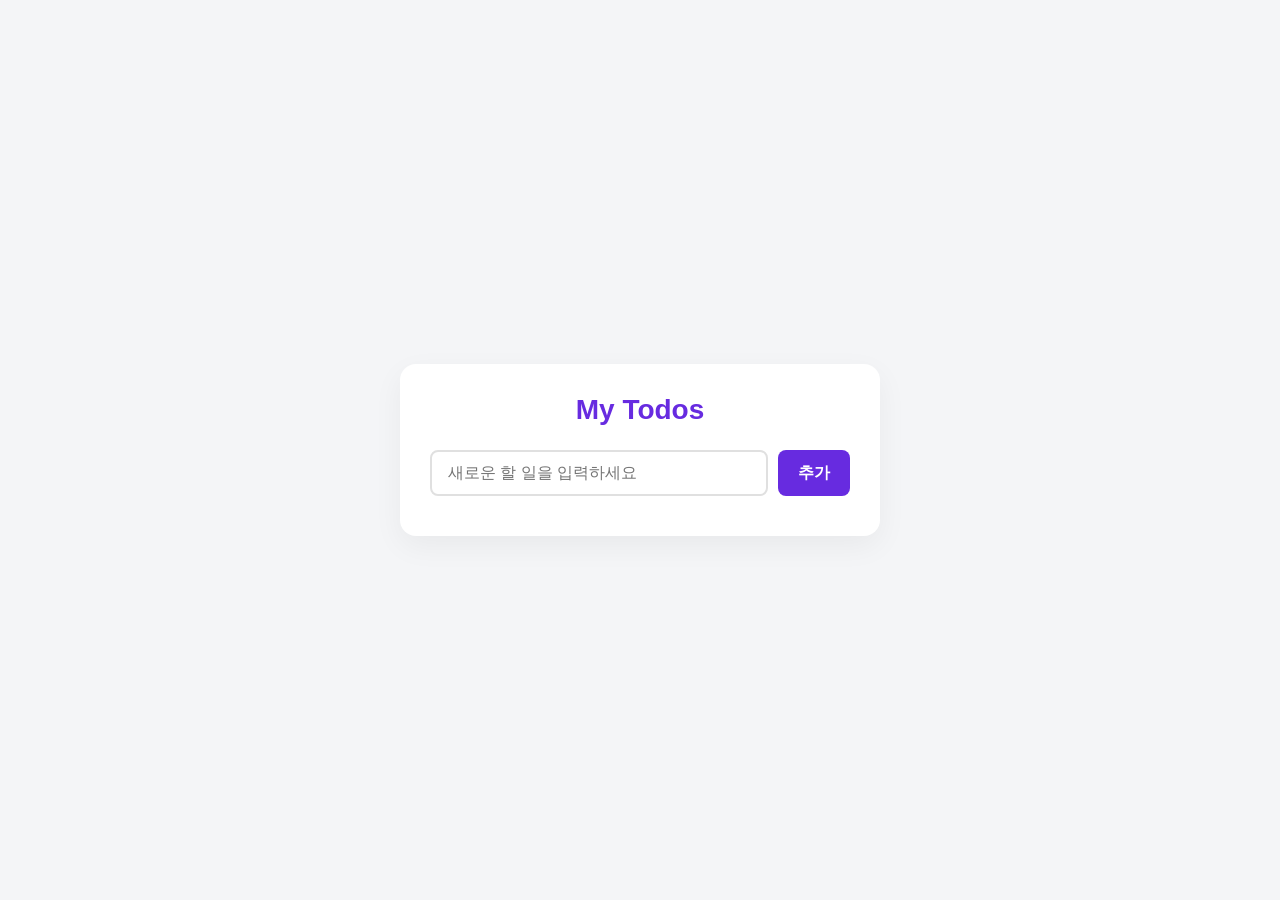
==== todo-vanilla/index.html @ 94b4e801 "feat : Todo 앱 HTML 레이아웃 및 할 일 CRUD 구현 - 입력 후 추가 버튼으로 Todo 생성 - 생성된 Todo를 목록에 표시하고 수정, 완료, 삭제 버튼 제공 -" ====
<!DOCTYPE html>
<html lang="ko">
<head>
    <meta charset="UTF-8">
    <meta name="viewport" content="width=device-width, initial-scale=1.0">
    <title>Todo App</title>
    <link rel="stylesheet" href="style.css">
</head>
<body>
    <div class="container">
        <header>
            <h1>My Todos</h1>
        </header>
        <div class="input-section">
            <input type="text" id="todo-input" placeholder="새로운 할 일을 입력하세요">
            <button id="add-btn">추가</button>
        </div>
        <p id="error-message" class="error-message hidden">할 일을 입력해주세요.</p>
        <ul id="todo-list">
            <!-- 할 일 항목들이 여기에 추가됩니다 -->
        </ul>
    </div>
    <script src="app.js"></script>
</body>
</html>
---- todo-vanilla/style.css ----
/* 기본 초기화 */
* {
    box-sizing: border-box;
    margin: 0;
    padding: 0;
}

body {
    font-family: -apple-system, BlinkMacSystemFont, "Segoe UI", Roboto, Helvetica, Arial, sans-serif;
    background-color: #f4f5f7;
    color: #333;
    display: flex;
    justify-content: center;
    align-items: center;
    min-height: 100vh;
}

/* 메인 컨테이너 */
.container {
    background-color: #ffffff;
    width: 100%;
    max-width: 480px;
    border-radius: 16px;
    box-shadow: 0 10px 30px rgba(0, 0, 0, 0.05);
    padding: 30px;
    margin: 20px;
}

/* 헤더 */
header {
    margin-bottom: 24px;
    text-align: center;
}

header h1 {
    color: #672be0; /* 메인 컬러 적용 */
    font-size: 28px;
    font-weight: 700;
}

/* 입력 섹션 */
.input-section {
    display: flex;
    gap: 10px;
    margin-bottom: 10px;
}

#todo-input {
    flex: 1;
    padding: 12px 16px;
    border: 2px solid #e0e0e0;
    border-radius: 8px;
    font-size: 16px;
    outline: none;
    transition: border-color 0.2s ease;
}

#todo-input:focus {
    border-color: #672be0;
}

#add-btn {
    background-color: #672be0;
    color: white;
    border: none;
    border-radius: 8px;
    padding: 0 20px;
    font-size: 16px;
    font-weight: 600;
    cursor: pointer;
    transition: background-color 0.2s ease;
}

#add-btn:hover {
    background-color: #5520c0;
}

/* 에러 메시지 */
.error-message {
    color: #ff3b30;
    font-size: 14px;
    margin-bottom: 16px;
    margin-left: 4px;
}

.hidden {
    display: none;
}

/* 할 일 목록 */
#todo-list {
    list-style: none;
}

.todo-item {
    display: flex;
    align-items: center;
    justify-content: space-between;
    padding: 16px;
    background-color: #fafafa;
    border-radius: 8px;
    margin-bottom: 10px;
    border-left: 4px solid transparent;
    transition: all 0.2s ease;
}

.todo-item:hover {
    background-color: #f0f0f0;
}

.todo-item.completed {
    opacity: 0.7;
    border-left-color: #672be0; /* 완료시 메인 컬러 포인트 */
}

.todo-item.completed .todo-text {
    text-decoration: line-through; /* 완료시 취소선 */
    color: #888;
}

.todo-content {
    display: flex;
    align-items: center;
    gap: 12px;
    flex: 1;
    overflow: hidden;
}

.todo-text {
    font-size: 16px;
    word-break: break-all;
    transition: color 0.2s ease;
}

/* 수정 모드 입력창 */
.edit-input {
    flex: 1;
    padding: 6px 10px;
    border: 1px solid #672be0;
    border-radius: 4px;
    font-size: 16px;
    outline: none;
}

/* 버튼 그룹 */
.btn-group {
    display: flex;
    gap: 6px;
    opacity: 0;
    transition: opacity 0.2s ease;
}

/* 호버 시 버튼 그룹 표시 */
.todo-item:hover .btn-group {
    opacity: 1;
}

/* 모바일 환경에서는 항상 버튼이 보이도록 예외 처리 */
@media (max-width: 480px) {
    .btn-group {
        opacity: 1;
    }
}

.action-btn {
    background: none;
    border: none;
    padding: 6px 10px;
    border-radius: 4px;
    font-size: 14px;
    cursor: pointer;
    font-weight: 500;
    transition: background-color 0.2s ease, color 0.2s ease;
}

.complete-btn {
    color: #672be0;
    background-color: rgba(103, 43, 224, 0.1);
}

.complete-btn:hover {
    background-color: #672be0;
    color: white;
}

.edit-btn {
    color: #007aff;
    background-color: rgba(0, 122, 255, 0.1);
}

.edit-btn:hover {
    background-color: #007aff;
    color: white;
}

.delete-btn {
    color: #ff3b30;
    background-color: rgba(255, 59, 48, 0.1);
}

.delete-btn:hover {
    background-color: #ff3b30;
    color: white;
}

.save-btn {
    color: #34c759;
    background-color: rgba(52, 199, 89, 0.1);
}

.save-btn:hover {
    background-color: #34c759;
    color: white;
}
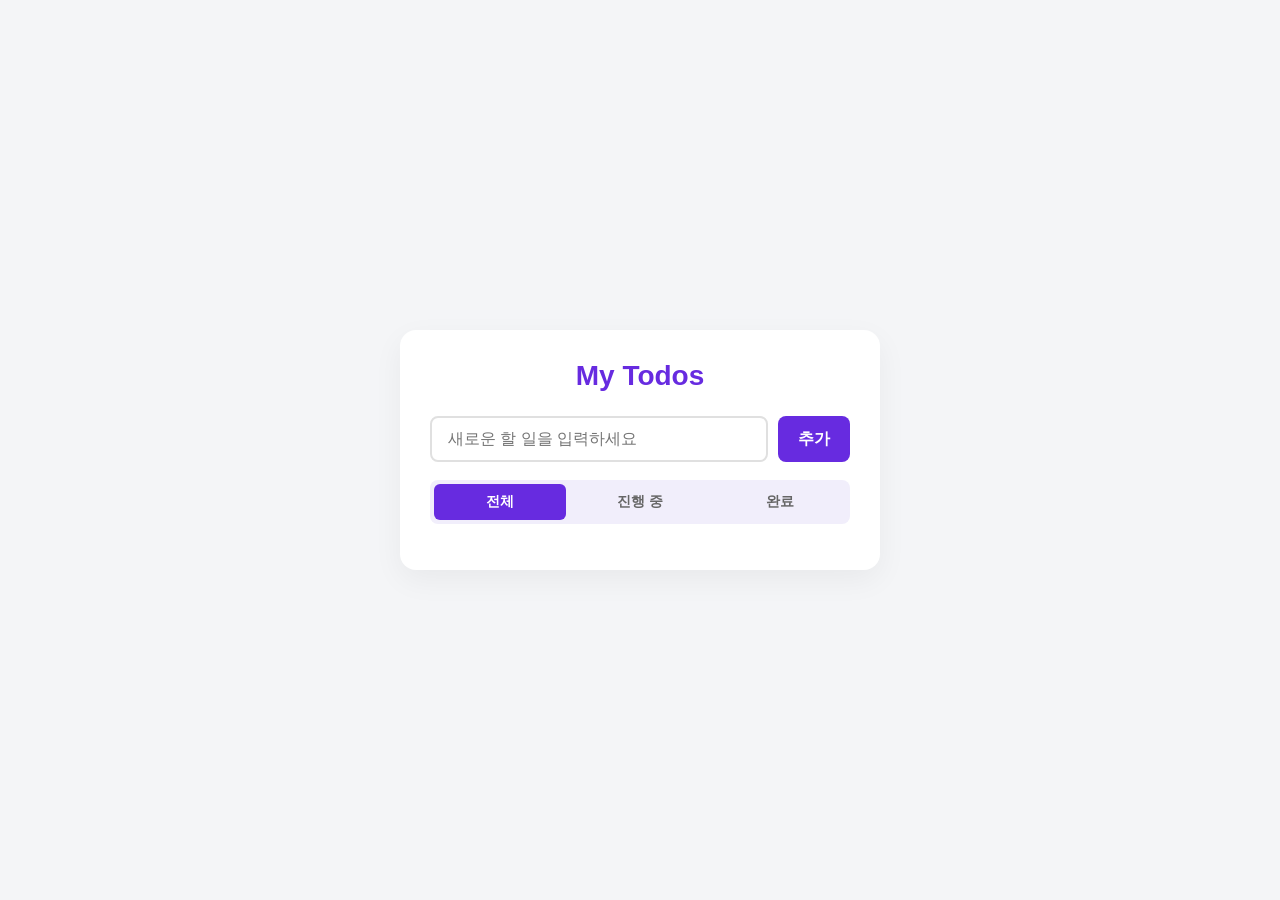
==== commit eb54ebfb: "feat : Todo 상태별 필터링 기능 추가 - 전체, 진행 중, 완료 탭 추가 - 선택한 상태에 맞는 Todo 목록 표시 - 현재 선택된 탭에 active 스타일 적용" ====
--- a/todo-vanilla/index.html
+++ b/todo-vanilla/index.html
@@ -16,6 +16,11 @@
             <button id="add-btn">추가</button>
         </div>
         <p id="error-message" class="error-message hidden">할 일을 입력해주세요.</p>
+        <div class="filter-section">
+            <button class="filter-btn active" data-filter="all">전체</button>
+            <button class="filter-btn" data-filter="active">진행 중</button>
+            <button class="filter-btn" data-filter="completed">완료</button>
+        </div>
         <ul id="todo-list">
             <!-- 할 일 항목들이 여기에 추가됩니다 -->
         </ul>
--- a/todo-vanilla/style.css
+++ b/todo-vanilla/style.css
@@ -87,6 +87,37 @@
     display: none;
 }
 
+.filter-section {
+    display: flex;
+    gap: 8px;
+    margin: 18px 0 16px;
+    padding: 4px;
+    background-color: #f1eefb;
+    border-radius: 8px;
+}
+
+.filter-btn {
+    flex: 1;
+    border: none;
+    border-radius: 6px;
+    padding: 9px 0;
+    background-color: transparent;
+    color: #666;
+    font-size: 14px;
+    font-weight: 600;
+    cursor: pointer;
+    transition: background-color 0.2s ease, color 0.2s ease;
+}
+
+.filter-btn.active {
+    background-color: #672be0;
+    color: white;
+}
+
+.filter-btn:hover:not(.active) {
+    color: #672be0;
+}
+
 /* 할 일 목록 */
 #todo-list {
     list-style: none;
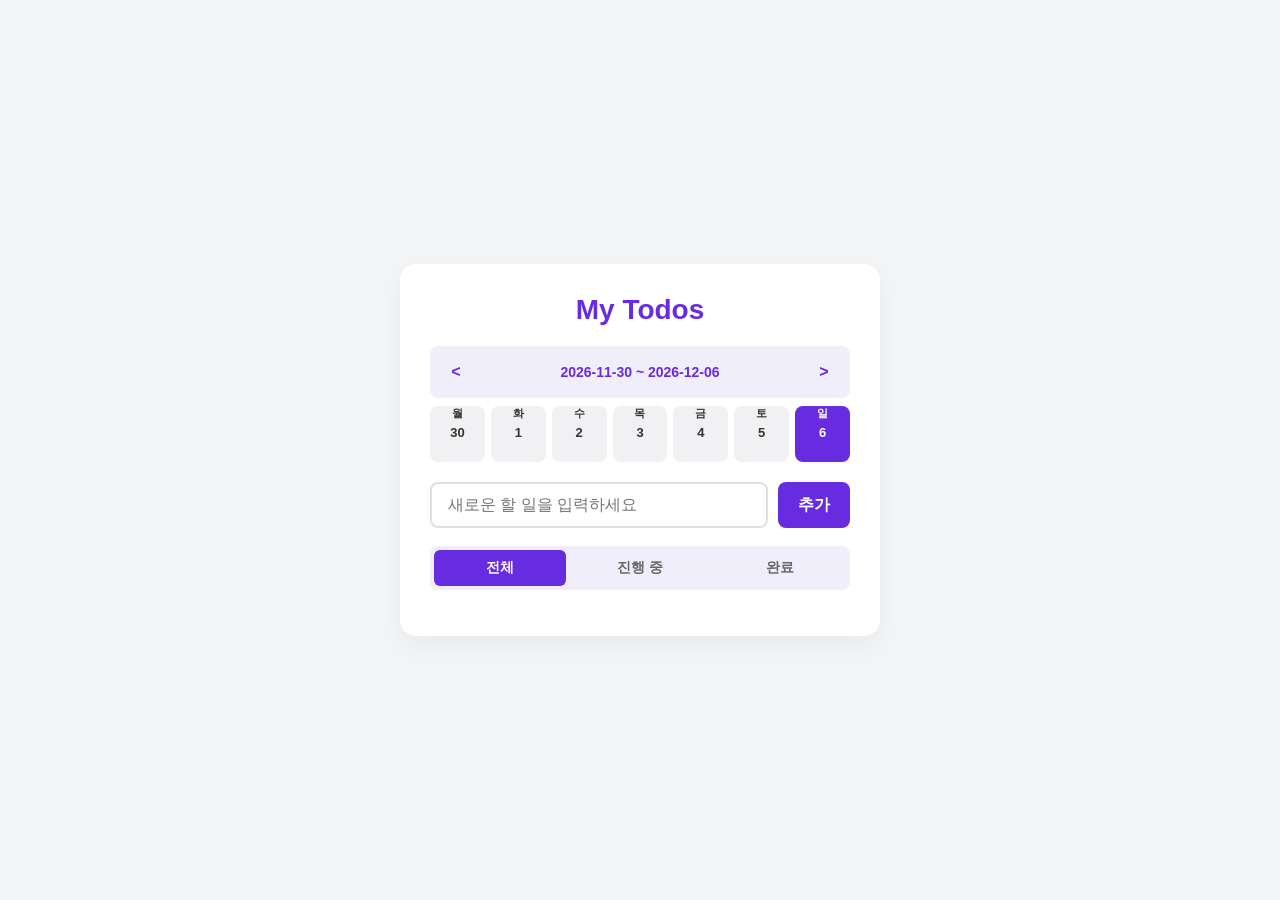
==== commit 06db66cc: "feat : Todo 일간 날짜 선택 기능 추가 - 주간 날짜 범위와 날짜 선택 버튼 표시 - 이전 주, 다음 주 버튼으로 날짜 범위 이동 - 선택된 날짜에 Todo를 저장하고 해" ====
--- a/todo-vanilla/index.html
+++ b/todo-vanilla/index.html
@@ -11,6 +11,14 @@
         <header>
             <h1>My Todos</h1>
         </header>
+        <div class="date-section">
+            <div class="date-header">
+                <button id="prev-date-btn" class="date-btn" aria-label="이전 주">&lt;</button>
+                <p id="current-date" class="current-date"></p>
+                <button id="next-date-btn" class="date-btn" aria-label="다음 주">&gt;</button>
+            </div>
+            <div id="date-list" class="date-list"></div>
+        </div>
         <div class="input-section">
             <input type="text" id="todo-input" placeholder="새로운 할 일을 입력하세요">
             <button id="add-btn">추가</button>
--- a/todo-vanilla/style.css
+++ b/todo-vanilla/style.css
@@ -28,7 +28,7 @@
 
 /* 헤더 */
 header {
-    margin-bottom: 24px;
+    margin-bottom: 20px;
     text-align: center;
 }
 
@@ -36,6 +36,86 @@
     color: #672be0; /* 메인 컬러 적용 */
     font-size: 28px;
     font-weight: 700;
+}
+
+.date-section {
+    margin-bottom: 20px;
+}
+
+.date-header {
+    display: flex;
+    align-items: center;
+    justify-content: space-between;
+    gap: 12px;
+    padding: 12px;
+    background-color: #f1eefb;
+    border-radius: 8px;
+}
+
+.date-btn {
+    width: 28px;
+    height: 28px;
+    border: none;
+    border-radius: 6px;
+    background-color: transparent;
+    color: #672be0;
+    font-size: 16px;
+    font-weight: 800;
+    cursor: pointer;
+    transition: background-color 0.2s ease;
+}
+
+.date-btn:hover {
+    background-color: rgba(103, 43, 224, 0.12);
+}
+
+.current-date {
+    flex: 1;
+    color: #672be0;
+    font-size: 14px;
+    font-weight: 800;
+    text-align: center;
+}
+
+.date-list {
+    display: grid;
+    grid-template-columns: repeat(7, 1fr);
+    gap: 6px;
+    margin-top: 8px;
+}
+
+.date-card {
+    display: flex;
+    flex-direction: column;
+    align-items: center;
+    gap: 4px;
+    min-width: 0;
+    min-height: 56px;
+    border: none;
+    border-radius: 8px;
+    background-color: #f1f1f3;
+    color: #333;
+    cursor: pointer;
+    transition: background-color 0.2s ease, color 0.2s ease;
+}
+
+.date-card:hover {
+    background-color: #e5dcfb;
+}
+
+.date-card.active {
+    background-color: #672be0;
+    color: white;
+}
+
+.date-day {
+    font-size: 11px;
+    font-weight: 700;
+}
+
+.date-number {
+    font-size: 13px;
+    font-weight: 800;
 }
 
 /* 입력 섹션 */
@@ -191,6 +271,22 @@
     .btn-group {
         opacity: 1;
     }
+
+    .date-header {
+        gap: 8px;
+    }
+
+    .current-date {
+        font-size: 12px;
+    }
+
+    .date-list {
+        gap: 4px;
+    }
+
+    .date-card {
+        min-height: 52px;
+    }
 }
 
 .action-btn {
